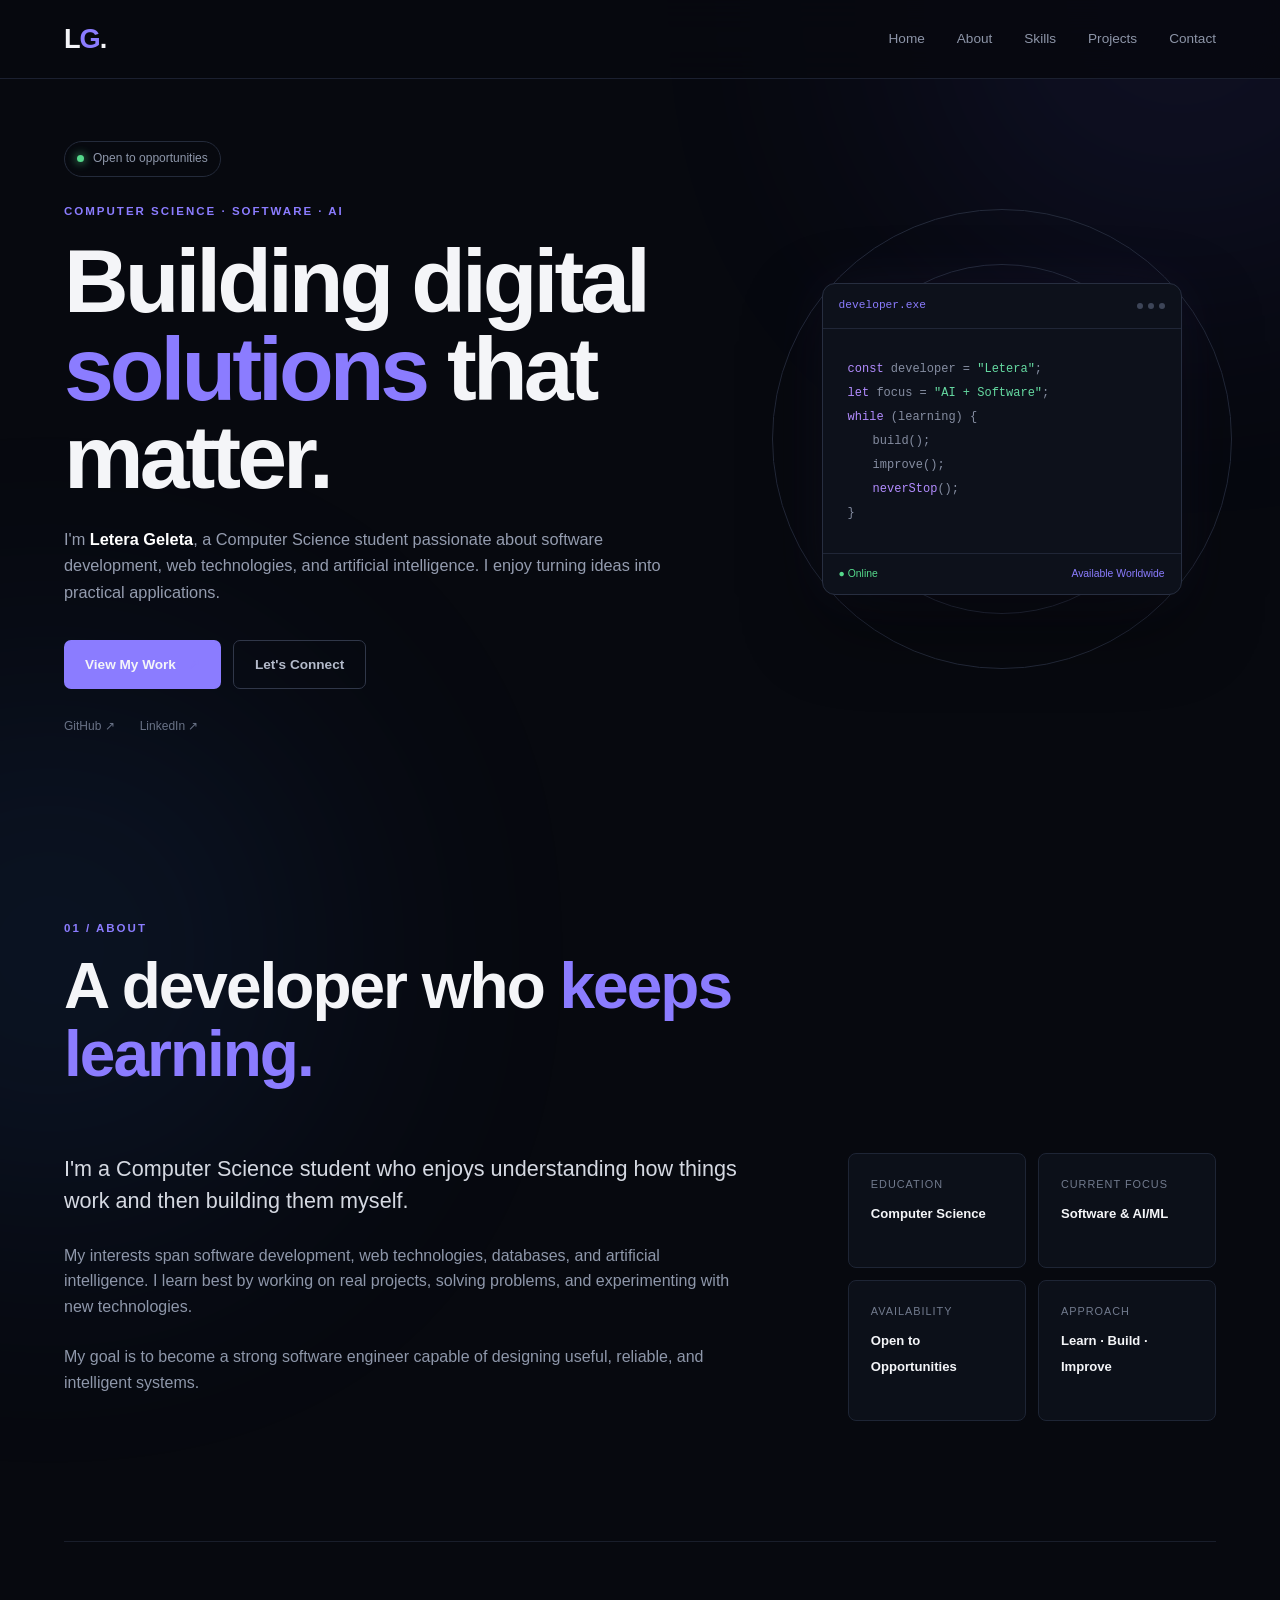
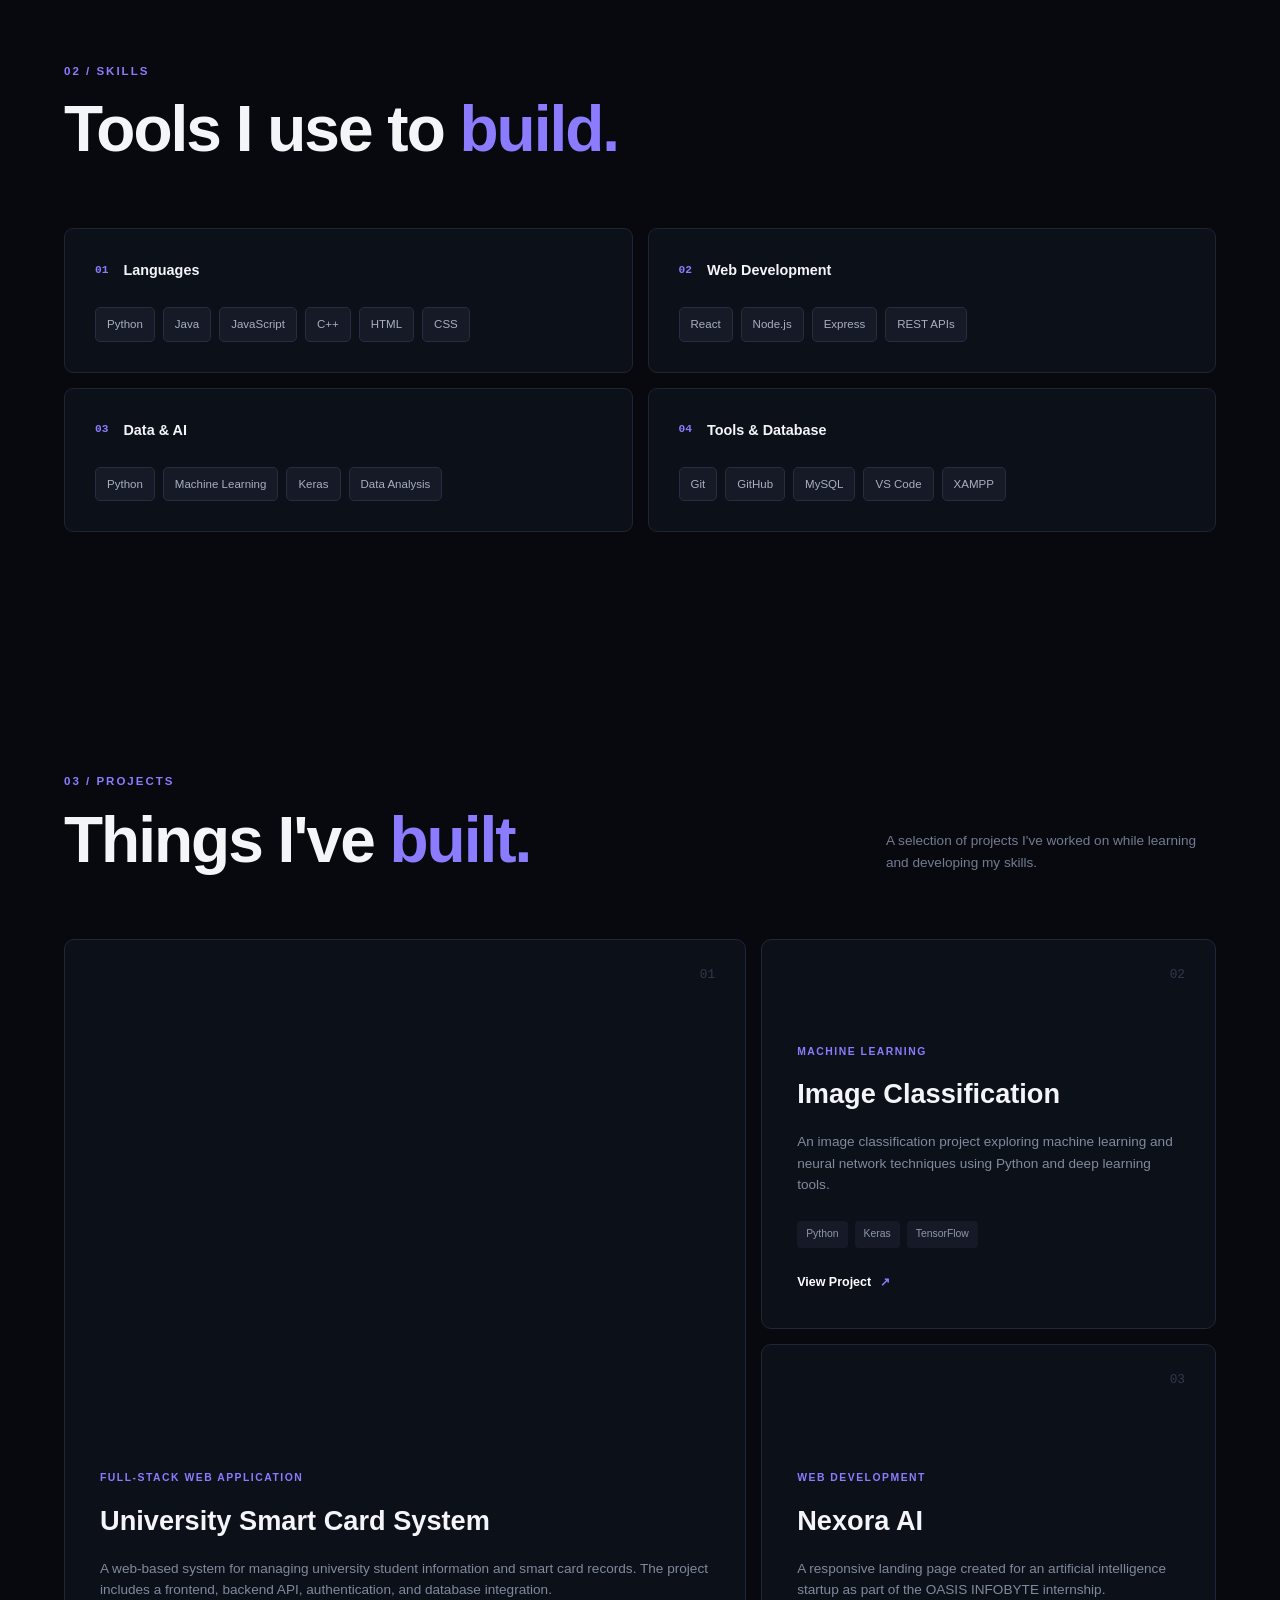
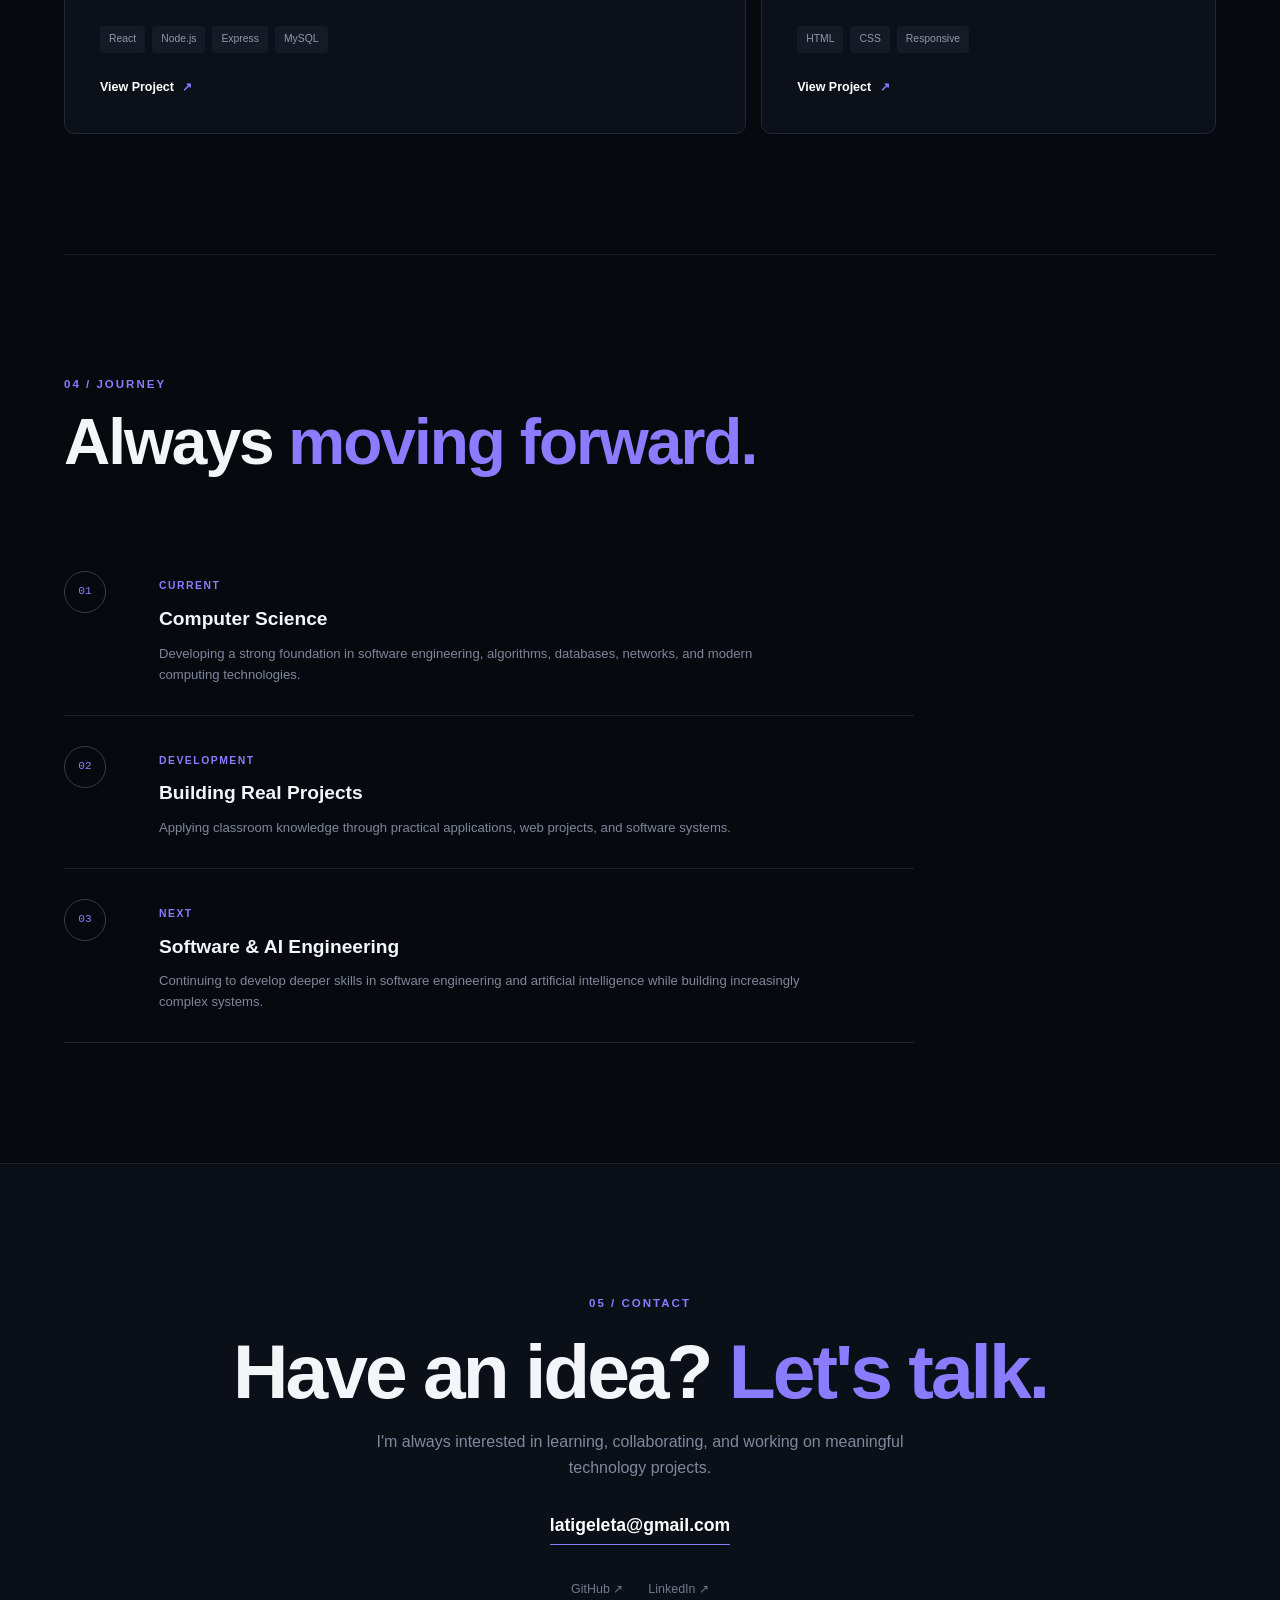
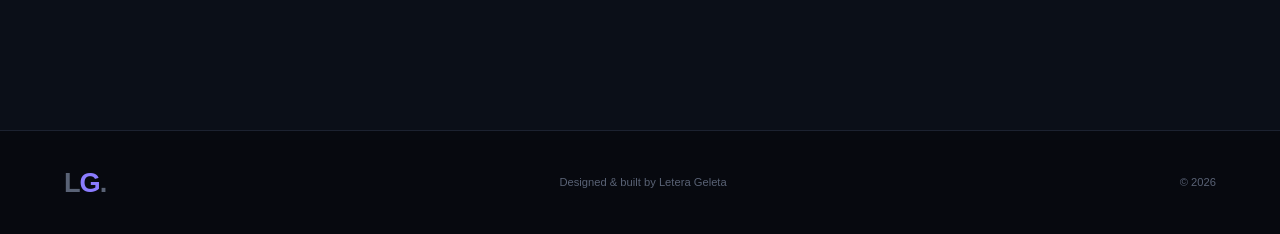
==== WebDev-L1-PersonalPortfolio/index.html @ c08c2329 "Complete Web Development Level 1 Task 2 Portfolio" ====
<!DOCTYPE html>
<html lang="en">
<head>
    <meta charset="UTF-8">
    <meta name="viewport" content="width=device-width, initial-scale=1.0">

    <meta name="description"
          content="Letera Geleta — Computer Science student, software developer, and aspiring AI/ML engineer.">

    <title>Letera Geleta | Software Developer</title>

    <link rel="stylesheet" href="style.css">
</head>

<body>

    <!-- Background decoration -->
    <div class="background-glow glow-one"></div>
    <div class="background-glow glow-two"></div>


    <!-- ================= NAVBAR ================= -->

    <header class="header">

        <nav class="navbar">

            <a href="#home" class="logo">
                L<span>G</span>.
            </a>

            <div class="nav-links">
                <a href="#home">Home</a>
                <a href="#about">About</a>
                <a href="#skills">Skills</a>
                <a href="#projects">Projects</a>
                <a href="#contact">Contact</a>
            </div>

        </nav>

    </header>


    <main>

        <!-- ================= HERO ================= -->

        <section id="home" class="hero">

            <div class="hero-content">

                <div class="availability">
                    <span class="status-dot"></span>
                    Open to opportunities
                </div>

                <p class="eyebrow">
                    COMPUTER SCIENCE · SOFTWARE · AI
                </p>

                <h1>
                    Building digital
                    <span>solutions</span>
                    that matter.
                </h1>

                <p class="hero-description">
                    I'm <strong>Letera Geleta</strong>, a Computer Science
                    student passionate about software development,
                    web technologies, and artificial intelligence.
                    I enjoy turning ideas into practical applications.
                </p>

                <div class="hero-actions">

                    <a href="#projects" class="btn primary-btn">
                        View My Work
                        <span>↗</span>
                    </a>

                    <a href="#contact" class="btn outline-btn">
                        Let's Connect
                    </a>

                </div>

                <div class="quick-links">

                    <a href="https://github.com/letygdida"
                       target="_blank"
                       rel="noopener noreferrer">
                        GitHub ↗
                    </a>

                    <a href="https://www.linkedin.com/in/latera-geleta"
                       target="_blank"
                       rel="noopener noreferrer">
                        LinkedIn ↗
                    </a>

                </div>

            </div>


            <!-- Hero visual -->

            <div class="hero-visual">

                <div class="orbit orbit-one"></div>
                <div class="orbit orbit-two"></div>

                <div class="developer-card">

                    <div class="card-top">
                        <span>developer.exe</span>

                        <div class="window-dots">
                            <i></i>
                            <i></i>
                            <i></i>
                        </div>
                    </div>

                    <div class="code-content">

                        <p>
                            <span class="code-purple">const</span>
                            developer =
                            <span class="code-green">"Letera"</span>;
                        </p>

                        <p>
                            <span class="code-purple">let</span>
                            focus =
                            <span class="code-green">"AI + Software"</span>;
                        </p>

                        <p>
                            <span class="code-purple">while</span>
                            (learning) {
                        </p>

                        <p class="indent">
                            build();
                        </p>

                        <p class="indent">
                            improve();
                        </p>

                        <p class="indent">
                            <span class="code-purple">neverStop</span>();
                        </p>

                        <p>
                            }
                        </p>

                    </div>

                    <div class="card-footer">
                        <span>● Online</span>
                        <span>Available Worldwide</span>
                    </div>

                </div>

            </div>

        </section>


        <!-- ================= ABOUT ================= -->

        <section id="about" class="section">

            <div class="section-heading">

                <p class="section-label">
                    01 / ABOUT
                </p>

                <h2>
                    A developer who
                    <span>keeps learning.</span>
                </h2>

            </div>


            <div class="about-grid">

                <div class="about-main">

                    <p class="large-text">
                        I'm a Computer Science student who enjoys
                        understanding how things work and then building
                        them myself.
                    </p>

                    <p>
                        My interests span software development, web
                        technologies, databases, and artificial
                        intelligence. I learn best by working on real
                        projects, solving problems, and experimenting
                        with new technologies.
                    </p>

                    <p>
                        My goal is to become a strong software engineer
                        capable of designing useful, reliable, and
                        intelligent systems.
                    </p>

                </div>


                <div class="about-details">

                    <div class="detail">
                        <span>Education</span>
                        <strong>Computer Science</strong>
                    </div>

                    <div class="detail">
                        <span>Current Focus</span>
                        <strong>Software & AI/ML</strong>
                    </div>

                    <div class="detail">
                        <span>Availability</span>
                        <strong>Open to Opportunities</strong>
                    </div>

                    <div class="detail">
                        <span>Approach</span>
                        <strong>Learn · Build · Improve</strong>
                    </div>

                </div>

            </div>

        </section>


        <!-- ================= SKILLS ================= -->

        <section id="skills" class="section skills-section">

            <div class="section-heading">

                <p class="section-label">
                    02 / SKILLS
                </p>

                <h2>
                    Tools I use to
                    <span>build.</span>
                </h2>

            </div>


            <div class="skills-container">

                <div class="skill-group">

                    <div class="skill-group-title">
                        <span>01</span>
                        Languages
                    </div>

                    <div class="skill-list">
                        <span>Python</span>
                        <span>Java</span>
                        <span>JavaScript</span>
                        <span>C++</span>
                        <span>HTML</span>
                        <span>CSS</span>
                    </div>

                </div>


                <div class="skill-group">

                    <div class="skill-group-title">
                        <span>02</span>
                        Web Development
                    </div>

                    <div class="skill-list">
                        <span>React</span>
                        <span>Node.js</span>
                        <span>Express</span>
                        <span>REST APIs</span>
                    </div>

                </div>


                <div class="skill-group">

                    <div class="skill-group-title">
                        <span>03</span>
                        Data & AI
                    </div>

                    <div class="skill-list">
                        <span>Python</span>
                        <span>Machine Learning</span>
                        <span>Keras</span>
                        <span>Data Analysis</span>
                    </div>

                </div>


                <div class="skill-group">

                    <div class="skill-group-title">
                        <span>04</span>
                        Tools & Database
                    </div>

                    <div class="skill-list">
                        <span>Git</span>
                        <span>GitHub</span>
                        <span>MySQL</span>
                        <span>VS Code</span>
                        <span>XAMPP</span>
                    </div>

                </div>

            </div>

        </section>


        <!-- ================= PROJECTS ================= -->

        <section id="projects" class="section">

            <div class="section-heading projects-heading">

                <div>
                    <p class="section-label">
                        03 / PROJECTS
                    </p>

                    <h2>
                        Things I've
                        <span>built.</span>
                    </h2>
                </div>

                <p>
                    A selection of projects I've worked on while
                    learning and developing my skills.
                </p>

            </div>


            <div class="projects-grid">


                <!-- Project 1 -->

                <article class="project-card featured">

                    <div class="project-number">
                        01
                    </div>

                    <div class="project-content">

                        <p class="project-category">
                            FULL-STACK WEB APPLICATION
                        </p>

                        <h3>
                            University Smart Card System
                        </h3>

                        <p>
                            A web-based system for managing university
                            student information and smart card records.
                            The project includes a frontend, backend API,
                            authentication, and database integration.
                        </p>

                        <div class="project-tech">
                            <span>React</span>
                            <span>Node.js</span>
                            <span>Express</span>
                            <span>MySQL</span>
                        </div>

                        <a href="https://github.com/letygdida/AMBO-UNIVERSITY_SMART_CARD_SYSTEM"
                           class="project-link"
                           target="_blank"
                           rel="noopener noreferrer">
                            View Project <span>↗</span>
                        </a>

                    </div>

                </article>


                <!-- Project 2 -->

                <article class="project-card">

                    <div class="project-number">
                        02
                    </div>

                    <div class="project-content">

                        <p class="project-category">
                            MACHINE LEARNING
                        </p>

                        <h3>
                            Image Classification
                        </h3>

                        <p>
                            An image classification project exploring
                            machine learning and neural network techniques
                            using Python and deep learning tools.
                        </p>

                        <div class="project-tech">
                            <span>Python</span>
                            <span>Keras</span>
                            <span>TensorFlow</span>
                        </div>

                        <a href="#"
                           class="project-link">
                            View Project <span>↗</span>
                        </a>

                    </div>

                </article>


                <!-- Project 3 -->

                <article class="project-card">

                    <div class="project-number">
                        03
                    </div>

                    <div class="project-content">

                        <p class="project-category">
                            WEB DEVELOPMENT
                        </p>

                        <h3>
                            Nexora AI
                        </h3>

                        <p>
                            A responsive landing page created for an
                            artificial intelligence startup as part of
                            the OASIS INFOBYTE internship.
                        </p>

                        <div class="project-tech">
                            <span>HTML</span>
                            <span>CSS</span>
                            <span>Responsive</span>
                        </div>

                        <a href="#"
                           class="project-link">
                            View Project <span>↗</span>
                        </a>

                    </div>

                </article>

            </div>

        </section>


        <!-- ================= JOURNEY ================= -->

        <section class="section journey-section">

            <div class="section-heading">

                <p class="section-label">
                    04 / JOURNEY
                </p>

                <h2>
                    Always
                    <span>moving forward.</span>
                </h2>

            </div>


            <div class="timeline">

                <div class="timeline-item">

                    <div class="timeline-marker">
                        01
                    </div>

                    <div>
                        <span class="timeline-date">
                            CURRENT
                        </span>

                        <h3>
                            Computer Science
                        </h3>

                        <p>
                            Developing a strong foundation in software
                            engineering, algorithms, databases, networks,
                            and modern computing technologies.
                        </p>
                    </div>

                </div>


                <div class="timeline-item">

                    <div class="timeline-marker">
                        02
                    </div>

                    <div>
                        <span class="timeline-date">
                            DEVELOPMENT
                        </span>

                        <h3>
                            Building Real Projects
                        </h3>

                        <p>
                            Applying classroom knowledge through practical
                            applications, web projects, and software systems.
                        </p>
                    </div>

                </div>


                <div class="timeline-item">

                    <div class="timeline-marker">
                        03
                    </div>

                    <div>
                        <span class="timeline-date">
                            NEXT
                        </span>

                        <h3>
                            Software & AI Engineering
                        </h3>

                        <p>
                            Continuing to develop deeper skills in software
                            engineering and artificial intelligence while
                            building increasingly complex systems.
                        </p>
                    </div>

                </div>

            </div>

        </section>


        <!-- ================= CONTACT ================= -->

        <section id="contact" class="contact-section">

            <div class="contact-inner">

                <p class="section-label">
                    05 / CONTACT
                </p>

                <h2>
                    Have an idea?
                    <span>Let's talk.</span>
                </h2>

                <p>
                    I'm always interested in learning, collaborating,
                    and working on meaningful technology projects.
                </p>

                <a href="mailto:latigeleta@gmail.com"
                   class="email-link">
                    latigeleta@gmail.com
                </a>

                <div class="contact-socials">

                    <a href="https://github.com/letygdida"
                       target="_blank"
                       rel="noopener noreferrer">
                        GitHub ↗
                    </a>

                    <a href="https://www.linkedin.com/in/latera-geleta"
                       target="_blank"
                       rel="noopener noreferrer">
                        LinkedIn ↗
                    </a>

                </div>

            </div>

        </section>

    </main>


    <!-- ================= FOOTER ================= -->

    <footer class="footer">

        <div class="footer-inner">

            <a href="#home" class="logo">
                L<span>G</span>.
            </a>

            <p>
                Designed & built by Letera Geleta
            </p>

            <p>
                © 2026
            </p>

        </div>

    </footer>

</body>
</html>
---- WebDev-L1-PersonalPortfolio/style.css ----
/* ========================================
   RESET & GLOBAL
======================================== */

* {
    margin: 0;
    padding: 0;
    box-sizing: border-box;
}

html {
    scroll-behavior: smooth;
}

body {
    background: #07090f;
    color: #f4f5f8;
    font-family: Arial, Helvetica, sans-serif;
    line-height: 1.6;
    overflow-x: hidden;
}

a {
    text-decoration: none;
    color: inherit;
}

span {
    color: #8b7cff;
}


/* ========================================
   BACKGROUND
======================================== */

.background-glow {
    position: fixed;
    width: 500px;
    height: 500px;
    border-radius: 50%;
    filter: blur(140px);
    opacity: 0.12;
    pointer-events: none;
    z-index: -1;
}

.glow-one {
    background: #695cff;
    top: -250px;
    right: -150px;
}

.glow-two {
    background: #3b82f6;
    bottom: -300px;
    left: -200px;
}


/* ========================================
   HEADER
======================================== */

.header {
    position: sticky;
    top: 0;
    z-index: 1000;

    background: rgba(7, 9, 15, 0.88);
    backdrop-filter: blur(18px);

    border-bottom: 1px solid #1b2030;
}

.navbar {
    width: min(1180px, 90%);
    min-height: 78px;
    margin: auto;

    display: flex;
    align-items: center;
    justify-content: space-between;
}

.logo {
    font-size: 1.7rem;
    font-weight: 900;
    letter-spacing: -1px;
}

.logo span {
    color: #8b7cff;
}

.nav-links {
    display: flex;
    gap: 32px;
}

.nav-links a {
    color: #8d95a8;
    font-size: 0.85rem;
    transition: 0.3s;
}

.nav-links a:hover {
    color: #ffffff;
}


/* ========================================
   HERO
======================================== */

.hero {
    width: min(1180px, 90%);
    min-height: 720px;
    margin: auto;

    display: grid;
    grid-template-columns: 1.2fr 0.8fr;
    align-items: center;
    gap: 80px;
}

.hero-content {
    max-width: 720px;
}

.availability {
    display: inline-flex;
    align-items: center;
    gap: 9px;

    padding: 7px 12px;
    margin-bottom: 25px;

    border: 1px solid #242b3b;
    border-radius: 30px;

    color: #8e97aa;
    font-size: 0.75rem;
}

.status-dot {
    display: inline-block;

    width: 7px;
    height: 7px;

    border-radius: 50%;
    background: #55d98b;

    box-shadow: 0 0 10px #55d98b;
}

.eyebrow,
.section-label {
    color: #8b7cff;
    font-size: 0.72rem;
    font-weight: 800;
    letter-spacing: 2px;
}

.eyebrow {
    margin-bottom: 18px;
}

.hero h1 {
    max-width: 750px;

    font-size: clamp(3.2rem, 7vw, 6rem);
    line-height: 0.98;
    letter-spacing: -4px;

    margin-bottom: 25px;
}

.hero h1 span {
    display: inline;
    color: #8b7cff;
}

.hero-description {
    max-width: 630px;

    color: #949caf;
    font-size: 1.02rem;

    margin-bottom: 35px;
}

.hero-description strong {
    color: #ffffff;
}

.hero-actions {
    display: flex;
    gap: 12px;
    flex-wrap: wrap;
}

.btn {
    display: inline-flex;
    align-items: center;
    gap: 12px;

    padding: 13px 21px;

    border-radius: 7px;

    font-size: 0.85rem;
    font-weight: 700;

    transition: 0.3s;
}

.primary-btn {
    background: #8b7cff;
}

.primary-btn:hover {
    transform: translateY(-3px);
    background: #7768ef;
}

.outline-btn {
    border: 1px solid #303749;
    color: #b4bbcb;
}

.outline-btn:hover {
    background: #111622;
    border-color: #555f77;
}

.quick-links {
    display: flex;
    gap: 25px;

    margin-top: 28px;
}

.quick-links a {
    color: #697286;
    font-size: 0.75rem;

    transition: 0.3s;
}

.quick-links a:hover {
    color: #ffffff;
}


/* ========================================
   HERO DEVELOPER CARD
======================================== */

.hero-visual {
    position: relative;

    display: flex;
    justify-content: center;
    align-items: center;

    min-height: 430px;
}

.developer-card {
    position: relative;
    z-index: 2;

    width: 360px;

    background: #0d111b;

    border: 1px solid #272e40;
    border-radius: 13px;

    box-shadow:
        0 30px 80px rgba(0, 0, 0, 0.45),
        0 0 60px rgba(139, 124, 255, 0.08);

    overflow: hidden;
}

.card-top {
    display: flex;
    justify-content: space-between;
    align-items: center;

    padding: 13px 16px;

    border-bottom: 1px solid #202637;

    color: #677084;
    font-family: monospace;
    font-size: 0.7rem;
}

.window-dots {
    display: flex;
    gap: 5px;
}

.window-dots i {
    width: 6px;
    height: 6px;

    border-radius: 50%;
    background: #3d4558;
}

.code-content {
    padding: 28px 25px;

    font-family: "Courier New", monospace;
    font-size: 0.75rem;

    color: #858da1;
    line-height: 2;
}

.code-purple {
    color: #b28cff;
}

.code-green {
    color: #65d9a1;
}

.indent {
    padding-left: 25px;
}

.card-footer {
    display: flex;
    justify-content: space-between;

    padding: 12px 16px;

    border-top: 1px solid #202637;

    color: #586174;
    font-size: 0.65rem;
}

.card-footer span:first-child {
    color: #55d98b;
}


/* ========================================
   ORBITS
======================================== */

.orbit {
    position: absolute;

    border: 1px solid #242a3a;
    border-radius: 50%;

    pointer-events: none;
}

.orbit-one {
    width: 460px;
    height: 460px;
}

.orbit-two {
    width: 350px;
    height: 350px;
}


/* ========================================
   GENERAL SECTIONS
======================================== */

.section {
    width: min(1180px, 90%);
    margin: auto;

    padding: 120px 0;
}

.section-heading {
    max-width: 720px;
    margin-bottom: 65px;
}

.section-label {
    margin-bottom: 16px;
}

.section-heading h2 {
    font-size: clamp(2.4rem, 5vw, 4rem);
    line-height: 1.05;
    letter-spacing: -2px;
}


/* ========================================
   ABOUT
======================================== */

.about-grid {
    display: grid;
    grid-template-columns: 1.3fr 0.7fr;
    gap: 100px;
}

.about-main {
    max-width: 700px;
}

.about-main p {
    color: #8e97aa;
    margin-bottom: 25px;
}

.about-main .large-text {
    color: #d5d9e2;

    font-size: 1.35rem;
    line-height: 1.5;
}

.about-details {
    display: grid;
    grid-template-columns: 1fr 1fr;
    gap: 12px;
}

.detail {
    padding: 22px;

    background: #0c1019;
    border: 1px solid #1e2535;

    border-radius: 8px;
}

.detail span {
    display: block;

    color: #727b8e;
    font-size: 0.68rem;
    text-transform: uppercase;
    letter-spacing: 1px;

    margin-bottom: 7px;
}

.detail strong {
    font-size: 0.82rem;
    font-weight: 600;
}


/* ========================================
   SKILLS
======================================== */

.skills-section {
    border-top: 1px solid #191e2b;
}

.skills-container {
    display: grid;
    grid-template-columns: 1fr 1fr;
    gap: 15px;
}

.skill-group {
    padding: 30px;

    background: #0c1019;
    border: 1px solid #1e2535;

    border-radius: 9px;

    transition: 0.3s;
}

.skill-group:hover {
    border-color: #3b4357;
    transform: translateY(-3px);
}

.skill-group-title {
    display: flex;
    align-items: center;
    gap: 15px;

    margin-bottom: 25px;

    font-size: 0.9rem;
    font-weight: 700;
}

.skill-group-title span {
    font-family: monospace;
    font-size: 0.7rem;
}

.skill-list {
    display: flex;
    flex-wrap: wrap;
    gap: 8px;
}

.skill-list span {
    color: #a8afbf;

    background: #151a26;

    border: 1px solid #252d3f;

    padding: 7px 11px;

    border-radius: 5px;

    font-size: 0.72rem;
}


/* ========================================
   PROJECTS
======================================== */

.projects-heading {
    display: flex;
    justify-content: space-between;
    align-items: end;

    max-width: none;
}

.projects-heading > p {
    max-width: 330px;
    color: #737c90;
    font-size: 0.85rem;
}

.projects-grid {
    display: grid;
    grid-template-columns: 1.2fr 0.8fr;
    gap: 15px;
}

.project-card {
    position: relative;

    min-height: 390px;

    padding: 35px;

    background: #0c1019;
    border: 1px solid #202738;

    border-radius: 10px;

    overflow: hidden;

    transition: 0.4s;
}

.project-card:hover {
    border-color: #514a8d;
    transform: translateY(-5px);
}

.project-card.featured {
    grid-row: span 2;
}

.project-number {
    position: absolute;
    top: 25px;
    right: 30px;

    color: #30384a;

    font-family: monospace;
    font-size: 0.8rem;
}

.project-content {
    height: 100%;

    display: flex;
    flex-direction: column;
    justify-content: flex-end;
}

.project-category {
    color: #8b7cff;
    font-size: 0.65rem;
    font-weight: 800;
    letter-spacing: 1.5px;

    margin-bottom: 12px;
}

.project-card h3 {
    font-size: 1.7rem;
    margin-bottom: 15px;
}

.project-card > .project-content > p:not(.project-category) {
    max-width: 650px;

    color: #818a9e;
    font-size: 0.85rem;

    margin-bottom: 25px;
}

.project-tech {
    display: flex;
    flex-wrap: wrap;
    gap: 7px;

    margin-bottom: 25px;
}

.project-tech span {
    color: #8f98ab;

    background: #151a26;

    padding: 5px 9px;

    border-radius: 4px;

    font-size: 0.65rem;
}

.project-link {
    color: #ffffff;

    font-size: 0.78rem;
    font-weight: 700;

    transition: 0.3s;
}

.project-link span {
    margin-left: 5px;
}

.project-link:hover {
    color: #8b7cff;
}


/* ========================================
   JOURNEY
======================================== */

.journey-section {
    border-top: 1px solid #191e2b;
}

.timeline {
    max-width: 850px;
}

.timeline-item {
    display: grid;
    grid-template-columns: 65px 1fr;
    gap: 30px;

    padding: 30px 0;

    border-bottom: 1px solid #1c2230;
}

.timeline-marker {
    width: 42px;
    height: 42px;

    display: flex;
    justify-content: center;
    align-items: center;

    border: 1px solid #343d52;
    border-radius: 50%;

    color: #8b7cff;

    font-family: monospace;
    font-size: 0.7rem;
}

.timeline-date {
    color: #8b7cff;
    font-size: 0.65rem;
    font-weight: 800;
    letter-spacing: 1.5px;
}

.timeline-item h3 {
    margin: 7px 0 8px;
    font-size: 1.2rem;
}

.timeline-item p {
    max-width: 650px;

    color: #7e879a;
    font-size: 0.82rem;
}


/* ========================================
   CONTACT
======================================== */

.contact-section {
    border-top: 1px solid #1c2230;
    border-bottom: 1px solid #1c2230;

    background: #0b0f18;
}

.contact-inner {
    width: min(850px, 90%);
    margin: auto;

    padding: 130px 0;

    text-align: center;
}

.contact-inner h2 {
    font-size: clamp(2.7rem, 6vw, 5rem);
    line-height: 1;
    letter-spacing: -3px;

    margin: 20px 0;
}

.contact-inner > p:not(.section-label) {
    max-width: 550px;

    margin: 0 auto 30px;

    color: #80899c;
}

.email-link {
    display: inline-block;

    color: #ffffff;

    font-size: 1.1rem;
    font-weight: 700;

    border-bottom: 1px solid #8b7cff;

    padding-bottom: 5px;
}

.contact-socials {
    display: flex;
    justify-content: center;
    gap: 25px;

    margin-top: 35px;
}

.contact-socials a {
    color: #717a8e;
    font-size: 0.78rem;

    transition: 0.3s;
}

.contact-socials a:hover {
    color: #ffffff;
}


/* ========================================
   FOOTER
======================================== */

.footer {
    padding: 30px 0;
}

.footer-inner {
    width: min(1180px, 90%);
    margin: auto;

    display: flex;
    justify-content: space-between;
    align-items: center;

    color: #596275;

    font-size: 0.7rem;
}


/* ========================================
   RESPONSIVE
======================================== */

@media (max-width: 900px) {

    .navbar {
        flex-direction: column;
        padding: 20px 0;
        gap: 18px;
    }

    .nav-links {
        flex-wrap: wrap;
        justify-content: center;
        gap: 16px;
    }

    .hero {
        grid-template-columns: 1fr;
        text-align: center;
        padding: 100px 0;
    }

    .hero-content {
        margin: auto;
    }

    .hero-actions,
    .quick-links {
        justify-content: center;
    }

    .hero-visual {
        min-height: 400px;
    }

    .about-grid {
        grid-template-columns: 1fr;
        gap: 50px;
    }

    .skills-container {
        grid-template-columns: 1fr;
    }

    .projects-heading {
        display: block;
    }

    .projects-heading > p {
        margin-top: 20px;
    }

    .projects-grid {
        grid-template-columns: 1fr;
    }

    .project-card.featured {
        grid-row: auto;
    }

    .section-heading {
        text-align: center;
        margin-left: auto;
        margin-right: auto;
    }
}


@media (max-width: 550px) {

    .hero h1 {
        letter-spacing: -2px;
    }

    .developer-card {
        width: 100%;
        max-width: 340px;
    }

    .orbit-one {
        width: 340px;
        height: 340px;
    }

    .orbit-two {
        width: 270px;
        height: 270px;
    }

    .about-details {
        grid-template-columns: 1fr;
    }

    .project-card {
        min-height: 360px;
        padding: 28px;
    }

    .timeline-item {
        grid-template-columns: 45px 1fr;
        gap: 15px;
    }

    .footer-inner {
        flex-direction: column;
        gap: 10px;
        text-align: center;
    }
}
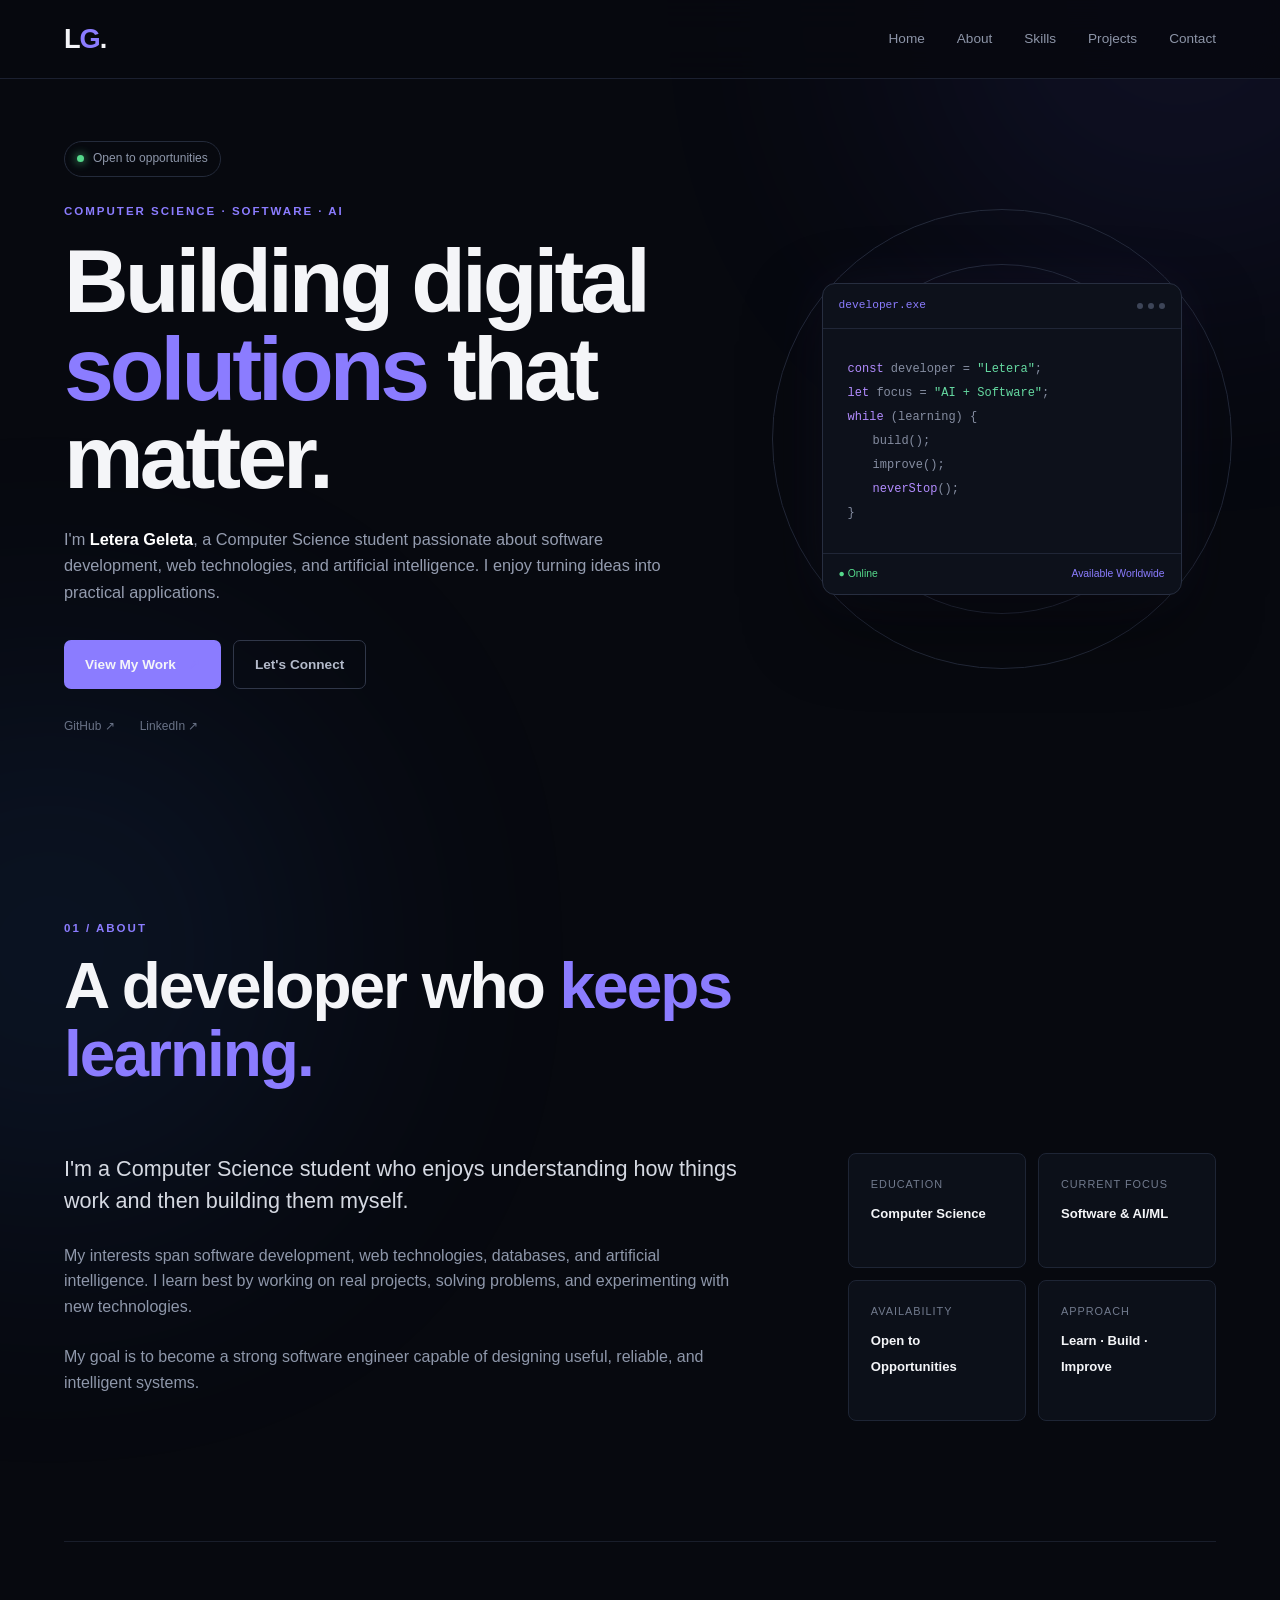
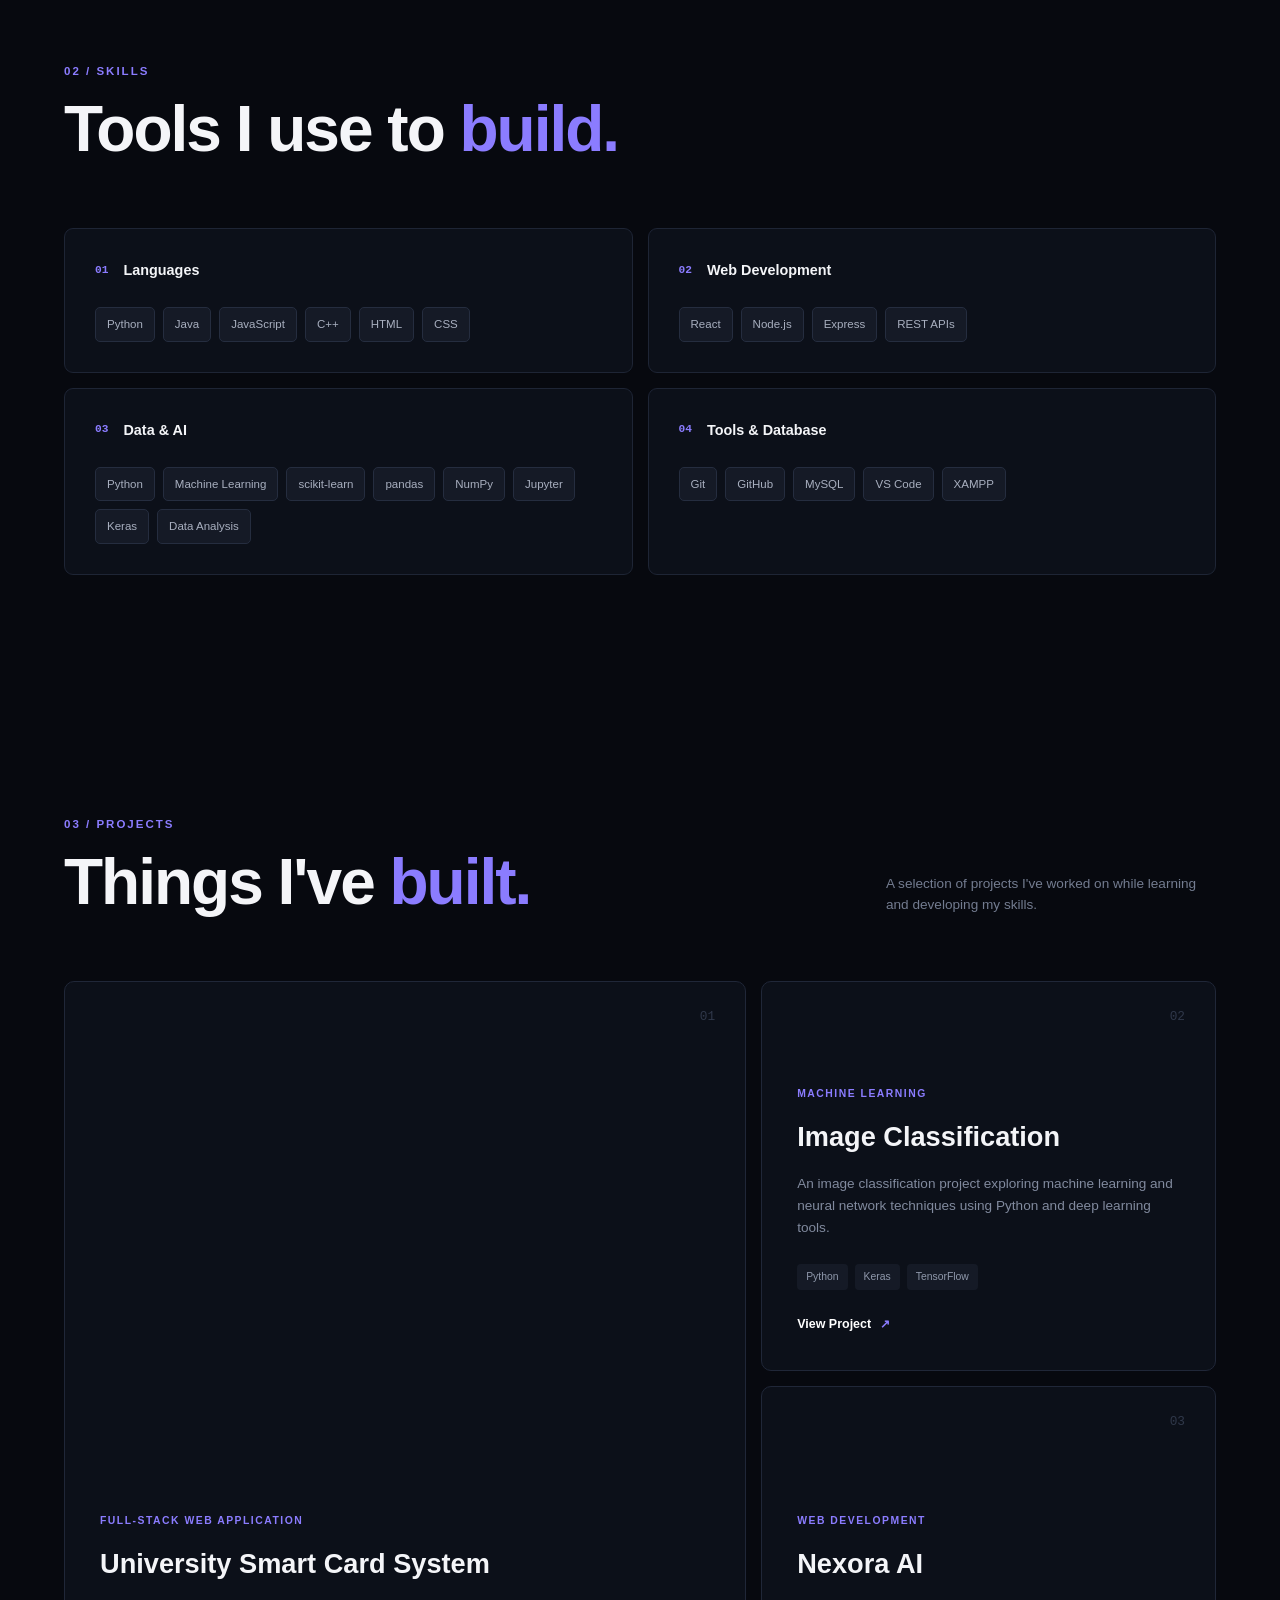
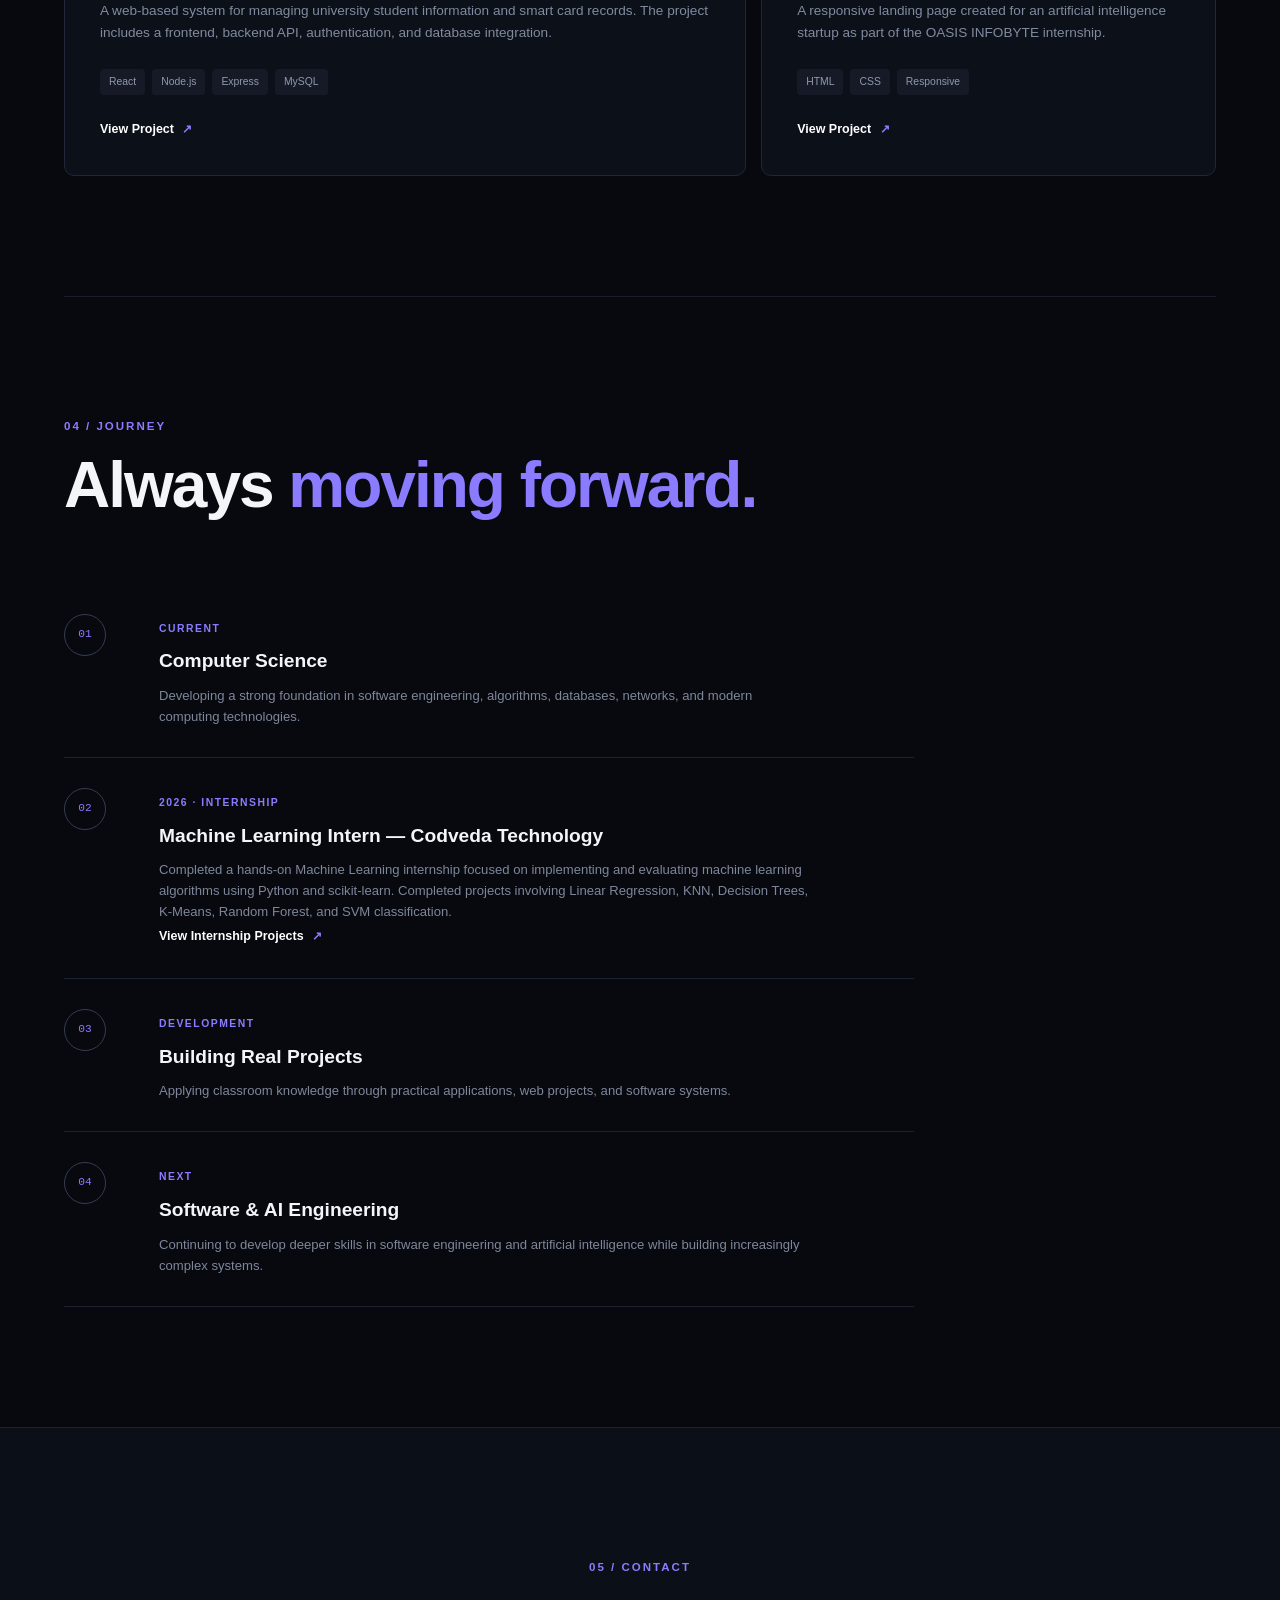
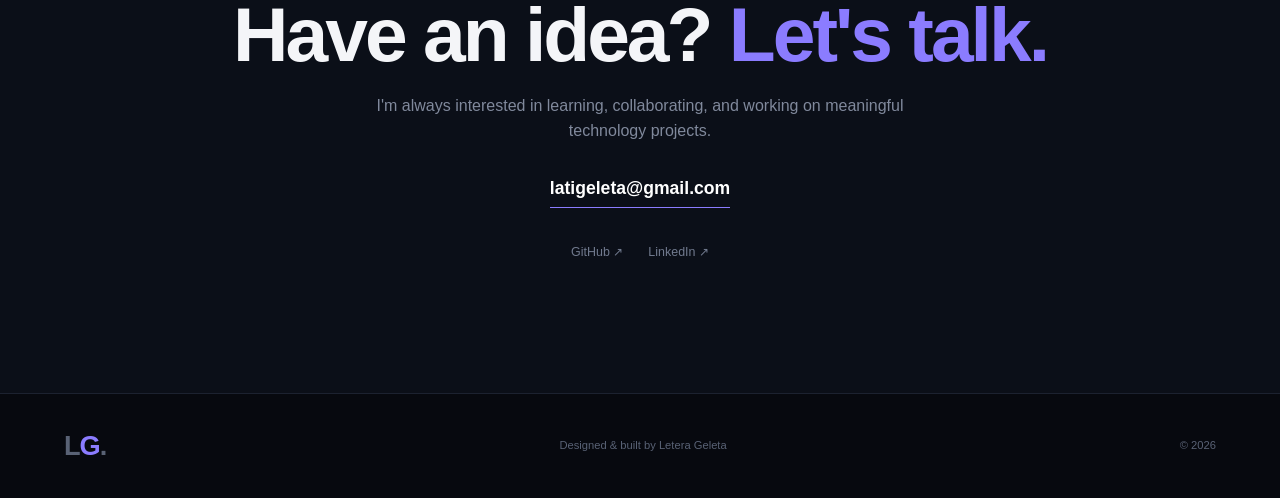
==== commit 13cbfdff: "Add Codveda machine learning internship" ====
--- a/WebDev-L1-PersonalPortfolio/index.html
+++ b/WebDev-L1-PersonalPortfolio/index.html
@@ -312,6 +312,10 @@
                     <div class="skill-list">
                         <span>Python</span>
                         <span>Machine Learning</span>
+                        <span>scikit-learn</span>
+                        <span>pandas</span>
+                        <span>NumPy</span>
+                        <span>Jupyter</span>
                         <span>Keras</span>
                         <span>Data Analysis</span>
                     </div>
@@ -517,6 +521,9 @@
 
             <div class="timeline">
 
+
+                <!-- Timeline 01 -->
+
                 <div class="timeline-item">
 
                     <div class="timeline-marker">
@@ -542,10 +549,50 @@
                 </div>
 
 
+                <!-- Timeline 02 - Codveda Internship -->
+
                 <div class="timeline-item">
 
                     <div class="timeline-marker">
                         02
+                    </div>
+
+                    <div>
+                        <span class="timeline-date">
+                            2026 · INTERNSHIP
+                        </span>
+
+                        <h3>
+                            Machine Learning Intern — Codveda Technology
+                        </h3>
+
+                        <p>
+                            Completed a hands-on Machine Learning internship
+                            focused on implementing and evaluating machine
+                            learning algorithms using Python and scikit-learn.
+                            Completed projects involving Linear Regression,
+                            KNN, Decision Trees, K-Means, Random Forest,
+                            and SVM classification.
+                        </p>
+
+                        <a href="https://github.com/letygdida/CODVEDA-MACHINE-LEARNING-INTERNSHIP"
+                           class="project-link"
+                           target="_blank"
+                           rel="noopener noreferrer">
+                            View Internship Projects <span>↗</span>
+                        </a>
+
+                    </div>
+
+                </div>
+
+
+                <!-- Timeline 03 -->
+
+                <div class="timeline-item">
+
+                    <div class="timeline-marker">
+                        03
                     </div>
 
                     <div>
@@ -566,10 +613,12 @@
                 </div>
 
 
+                <!-- Timeline 04 -->
+
                 <div class="timeline-item">
 
                     <div class="timeline-marker">
-                        03
+                        04
                     </div>
 
                     <div>
